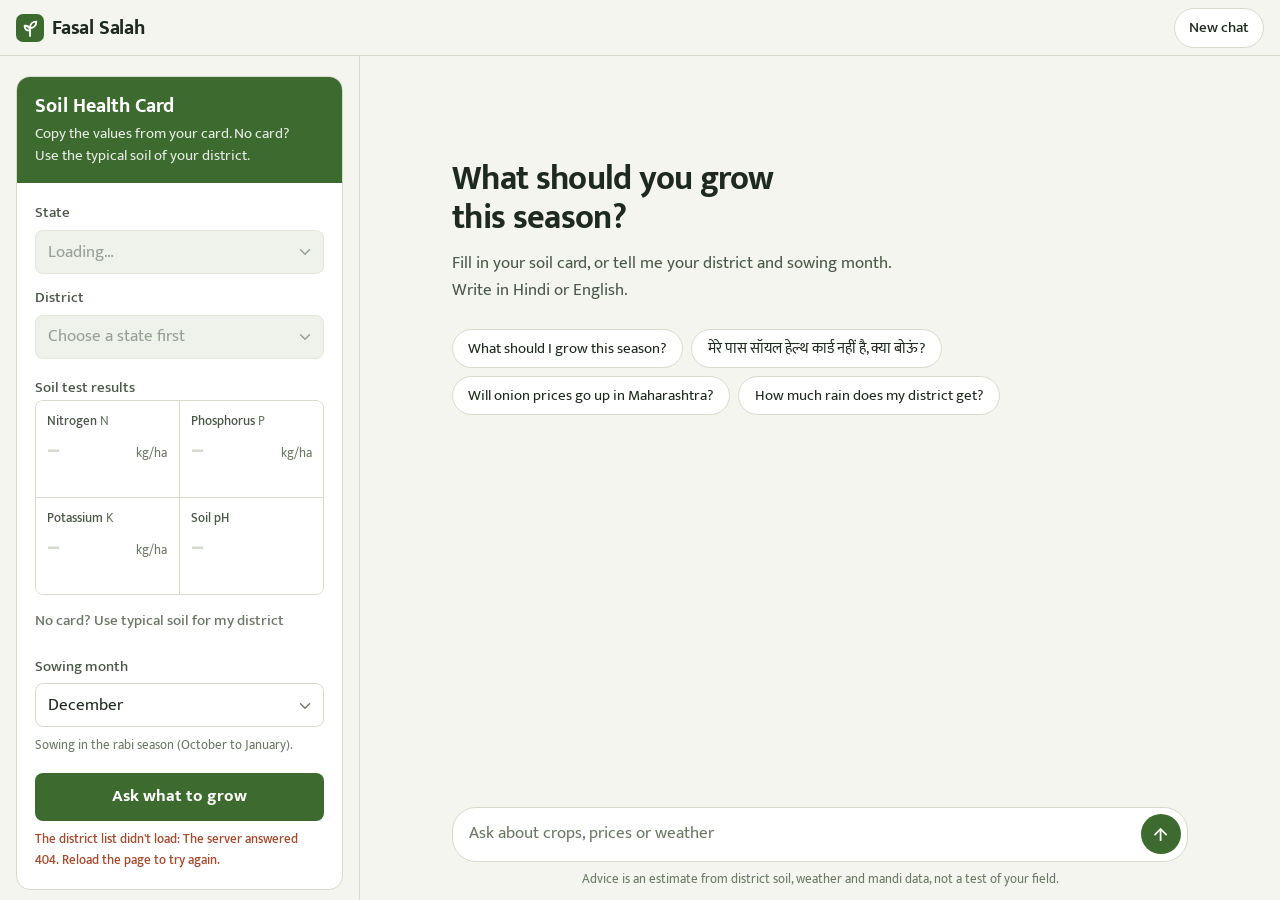
==== project/web/index.html @ 5b2cba91 "Consultant agent on Gemini with Ollama fallback; web UI - project/agent.py: 5 tools over recommend.p" ====
<!doctype html>
<html lang="en">
<head>
  <meta charset="utf-8">
  <meta name="viewport" content="width=device-width, initial-scale=1, viewport-fit=cover">
  <title>Fasal Salah</title>
  <meta name="description" content="Crop advice from your Soil Health Card, district weather and mandi prices.">
  <meta name="theme-color" content="#f3f5ee" media="(prefers-color-scheme: light)">
  <meta name="theme-color" content="#121812" media="(prefers-color-scheme: dark)">
  <link rel="icon" href="img/sprout.svg" type="image/svg+xml">
  <link rel="preconnect" href="https://fonts.googleapis.com">
  <link rel="preconnect" href="https://fonts.gstatic.com" crossorigin>
  <link rel="stylesheet" href="https://fonts.googleapis.com/css2?family=Mukta:wght@400;500;700&display=swap">
  <link rel="stylesheet" href="css/tokens.css">
  <link rel="stylesheet" href="css/base.css">
  <link rel="stylesheet" href="css/layout.css">
  <link rel="stylesheet" href="css/farm.css">
  <link rel="stylesheet" href="css/chat.css">
  <link rel="stylesheet" href="css/evidence.css">
  <script type="module" src="js/main.js"></script>
</head>
<body>
  <header class="topbar">
    <a class="brand" href="/">
      <svg class="brand-mark" viewBox="0 0 24 24" aria-hidden="true"><path d="M12 21v-9"/><path d="M12 12c0-4 2.5-7 7-7 0 4.5-3 7-7 7z"/><path d="M12 15c0-3-2-5.5-6-5.5 0 3.5 2.5 5.5 6 5.5z"/></svg>
      <span>Fasal Salah</span>
    </a>
    <button class="farm-toggle" id="farm-toggle" type="button" aria-controls="farm" aria-expanded="false">
      <span class="farm-toggle-label">Your farm</span>
      <span class="farm-toggle-value" id="farm-summary">Not set</span>
    </button>
    <button class="btn-quiet" id="new-chat" type="button">New chat</button>
  </header>

  <div class="shell">
    <aside class="farm" id="farm" aria-labelledby="farm-title">
      <form class="shc" id="farm-form" novalidate>
        <div class="shc-head">
          <h2 id="farm-title">Soil Health Card</h2>
          <p>Copy the values from your card. No card? Use the typical soil of your district.</p>
          <button class="shc-close" id="farm-close" type="button" aria-label="Close farm details">
            <svg viewBox="0 0 24 24" aria-hidden="true"><path d="M6 6l12 12M18 6L6 18"/></svg>
          </button>
        </div>

        <div class="shc-body">
          <div class="field-pair">
            <label class="field">
              <span class="field-label">State</span>
              <select id="state" disabled><option value="">Loading…</option></select>
            </label>
            <label class="field">
              <span class="field-label">District</span>
              <select id="district" disabled><option value="">Choose a state first</option></select>
            </label>
          </div>

          <fieldset class="soil">
            <legend class="field-label">Soil test results</legend>
            <div class="soil-grid">
              <label class="soil-cell" data-key="N">
                <span class="soil-name">Nitrogen <abbr title="Nitrogen">N</abbr></span>
                <span class="soil-entry"><input id="N" aria-label="Nitrogen, kg per hectare" type="number" inputmode="decimal" min="0" step="any" placeholder="–"><span class="soil-unit">kg/ha</span></span>
                <span class="band" aria-live="polite"></span>
              </label>
              <label class="soil-cell" data-key="P">
                <span class="soil-name">Phosphorus <abbr title="Phosphorus">P</abbr></span>
                <span class="soil-entry"><input id="P" aria-label="Phosphorus, kg per hectare" type="number" inputmode="decimal" min="0" step="any" placeholder="–"><span class="soil-unit">kg/ha</span></span>
                <span class="band" aria-live="polite"></span>
              </label>
              <label class="soil-cell" data-key="K">
                <span class="soil-name">Potassium <abbr title="Potassium">K</abbr></span>
                <span class="soil-entry"><input id="K" aria-label="Potassium, kg per hectare" type="number" inputmode="decimal" min="0" step="any" placeholder="–"><span class="soil-unit">kg/ha</span></span>
                <span class="band" aria-live="polite"></span>
              </label>
              <label class="soil-cell" data-key="ph">
                <span class="soil-name">Soil pH</span>
                <span class="soil-entry"><input id="ph" aria-label="Soil pH" type="number" inputmode="decimal" min="3" max="10" step="0.1" placeholder="–"></span>
                <span class="band" aria-live="polite"></span>
              </label>
            </div>
            <p class="soil-source" id="soil-source" hidden></p>
            <button class="btn-link" id="use-typical" type="button" disabled>No card? Use typical soil for my district</button>
          </fieldset>

          <label class="field">
            <span class="field-label">Sowing month</span>
            <select id="month"></select>
          </label>
          <p class="season" id="season"></p>

          <button class="btn-primary" type="submit">Ask what to grow</button>
          <p class="form-hint" id="form-hint" role="status"></p>
        </div>
      </form>
    </aside>
    <div class="scrim" id="scrim" hidden></div>

    <main class="chat">
      <div class="thread" id="thread" aria-live="polite" aria-label="Conversation">
        <section class="welcome" id="welcome">
          <h1>What should you grow this season?</h1>
          <p>Fill in your soil card, or tell me your district and sowing month. Write in Hindi or English.</p>
          <div class="suggestions">
            <button class="chip" type="button">What should I grow this season?</button>
            <button class="chip" type="button">मेरे पास सॉयल हेल्थ कार्ड नहीं है, क्या बोऊं?</button>
            <button class="chip" type="button">Will onion prices go up in Maharashtra?</button>
            <button class="chip" type="button">How much rain does my district get?</button>
          </div>
        </section>
      </div>

      <form class="composer" id="composer">
        <label class="sr-only" for="message">Message</label>
        <textarea id="message" rows="1" maxlength="2000" placeholder="Ask about crops, prices or weather" enterkeyhint="send"></textarea>
        <button class="send" id="send" type="submit" aria-label="Send message">
          <svg viewBox="0 0 24 24" aria-hidden="true"><path d="M12 19V5M5 12l7-7 7 7"/></svg>
        </button>
      </form>
      <p class="composer-note">Advice is an estimate from district soil, weather and mandi data, not a test of your field.</p>
    </main>
  </div>
</body>
</html>
---- project/web/css/tokens.css ----
/* Colour, type and shape tokens. Each colour has one job:
   green = actions and "helps", turmeric = suitability, laterite = losses and "holds back". */
:root {
  color-scheme: light;
  --paper: #f3f5ee;
  --surface: #ffffff;
  --sunk: #e9ede2;
  --ink: #1f2a1f;
  --ink-2: #4b5848;
  --ink-3: #6c7866;
  --line: #d6dccd;
  --green: #3d6b2f;
  --green-hover: #33592a;
  --on-green: #ffffff;
  --green-soft: #e1eadb;
  --turmeric: #d9a21b;
  --turmeric-soft: #f3e5bd;
  --laterite: #a3492c;
  --laterite-soft: #f3ded4;
  --scrim: rgb(20 28 20 / 0.42);
  --shadow-sheet: 0 -10px 40px rgb(20 30 20 / 0.18);

  --font: "Mukta", "Noto Sans Devanagari", "Nirmala UI", system-ui, sans-serif;
  --t-xs: 0.8125rem;
  --t-sm: 0.9375rem;
  --t-md: 1.0625rem;
  --t-lg: 1.25rem;
  --t-xl: 1.625rem;
  --t-2xl: 2.125rem;
  --lh: 1.6;

  --r-card: 14px;
  --r-field: 8px;
  --r-bubble: 18px;
  --r-pill: 999px;

  --gutter: 16px;
  --farm-w: 22.5rem;
  --read: 46rem;
  --topbar-h: 3.5rem;
}

@media (prefers-color-scheme: dark) {
  :root:not([data-theme="light"]) {
    color-scheme: dark;
    --paper: #121812;
    --surface: #1a221a;
    --sunk: #222c21;
    --ink: #e4eadf;
    --ink-2: #b4beac;
    --ink-3: #8c9786;
    --line: #2f3a2d;
    --green: #8dbf6c;
    --green-hover: #a2cd85;
    --on-green: #102010;
    --green-soft: #243423;
    --turmeric: #e3b43e;
    --turmeric-soft: #3a3219;
    --laterite: #db8262;
    --laterite-soft: #3d241b;
    --scrim: rgb(0 0 0 / 0.55);
    --shadow-sheet: 0 -10px 40px rgb(0 0 0 / 0.5);
  }
}

:root[data-theme="dark"] {
  color-scheme: dark;
  --paper: #121812;
  --surface: #1a221a;
  --sunk: #222c21;
  --ink: #e4eadf;
  --ink-2: #b4beac;
  --ink-3: #8c9786;
  --line: #2f3a2d;
  --green: #8dbf6c;
  --green-hover: #a2cd85;
  --on-green: #102010;
  --green-soft: #243423;
  --turmeric: #e3b43e;
  --turmeric-soft: #3a3219;
  --laterite: #db8262;
  --laterite-soft: #3d241b;
  --scrim: rgb(0 0 0 / 0.55);
  --shadow-sheet: 0 -10px 40px rgb(0 0 0 / 0.5);
}
---- project/web/css/base.css ----
/* Reset, typography and the shared controls (buttons, fields, chips). */
*, *::before, *::after { box-sizing: border-box; }

html { -webkit-text-size-adjust: 100%; }

body {
  margin: 0;
  background: var(--paper);
  color: var(--ink);
  font-family: var(--font);
  font-size: var(--t-md);
  line-height: var(--lh);
  font-variant-numeric: tabular-nums;
  -webkit-font-smoothing: antialiased;
}

h1, h2, h3, h4, p, ol, ul, dl, dd, fieldset { margin: 0; }
ol, ul { padding: 0; }
fieldset { border: 0; padding: 0; min-width: 0; }
abbr { text-decoration: none; }
button, input, select, textarea { font: inherit; color: inherit; }
button { cursor: pointer; }
button:disabled { cursor: not-allowed; }
svg { display: block; }
[hidden] { display: none !important; }

:focus-visible {
  outline: 2px solid var(--green);
  outline-offset: 2px;
}

.sr-only {
  position: absolute;
  width: 1px;
  height: 1px;
  overflow: hidden;
  clip: rect(0 0 0 0);
  white-space: nowrap;
}

/* Buttons */
.btn-primary {
  display: block;
  width: 100%;
  min-height: 3rem;
  padding: 0.5rem 1.25rem;
  border: 0;
  border-radius: var(--r-field);
  background: var(--green);
  color: var(--on-green);
  font-weight: 700;
  font-size: var(--t-md);
}
.btn-primary:hover { background: var(--green-hover); }

.btn-quiet {
  min-height: 2.5rem;
  padding: 0.25rem 0.875rem;
  border: 1px solid var(--line);
  border-radius: var(--r-pill);
  background: var(--surface);
  font-size: var(--t-sm);
  font-weight: 500;
}
.btn-quiet:hover { border-color: var(--ink-3); }

.btn-link {
  padding: 0.25rem 0;
  border: 0;
  background: none;
  color: var(--green);
  font-weight: 500;
  font-size: var(--t-sm);
  text-align: left;
  text-decoration: underline;
  text-underline-offset: 0.2em;
  text-decoration-thickness: 1px;
}
.btn-link:hover { text-decoration-thickness: 2px; }
.btn-link:disabled { color: var(--ink-3); text-decoration: none; }

.chip {
  padding: 0.5rem 0.95rem;
  border: 1px solid var(--line);
  border-radius: var(--r-pill);
  background: var(--surface);
  font-size: var(--t-sm);
  line-height: 1.4;
  text-align: left;
}
.chip:hover { border-color: var(--green); }

/* Fields */
.field { display: grid; gap: 0.3rem; }

.field-label {
  color: var(--ink-2);
  font-size: var(--t-sm);
  font-weight: 500;
  padding: 0;
}

select {
  width: 100%;
  min-height: 2.75rem;
  padding: 0.4rem 2rem 0.4rem 0.75rem;
  border: 1px solid var(--line);
  border-radius: var(--r-field);
  background: var(--surface) url("data:image/svg+xml,%3Csvg xmlns='http://www.w3.org/2000/svg' viewBox='0 0 24 24' fill='none' stroke='%236c7866' stroke-width='2' stroke-linecap='round'%3E%3Cpath d='M6 9l6 6 6-6'/%3E%3C/svg%3E") no-repeat right 0.6rem center / 1.1rem;
  appearance: none;
}
select:disabled { color: var(--ink-3); background-color: var(--sunk); }

@media (prefers-reduced-motion: reduce) {
  *, *::before, *::after {
    animation-duration: 0.01ms !important;
    animation-iteration-count: 1 !important;
    transition-duration: 0.01ms !important;
    scroll-behavior: auto !important;
  }
}
---- project/web/css/layout.css ----
/* Page frame: top bar, farm column, chat column. Below 960px the farm column becomes a bottom sheet. */
body {
  height: 100dvh;
  display: grid;
  grid-template-rows: auto 1fr;
  overflow: hidden;
}

.topbar {
  display: flex;
  align-items: center;
  gap: 0.75rem;
  min-height: var(--topbar-h);
  padding: 0 var(--gutter);
  padding-top: env(safe-area-inset-top);
  border-bottom: 1px solid var(--line);
  background: var(--paper);
}

.brand {
  display: flex;
  align-items: center;
  gap: 0.5rem;
  margin-right: auto;
  color: var(--ink);
  font-size: var(--t-lg);
  font-weight: 700;
  text-decoration: none;
  letter-spacing: -0.01em;
}

.brand-mark {
  width: 1.75rem;
  height: 1.75rem;
  padding: 0.2rem;
  border-radius: 7px;
  background: var(--green);
  fill: none;
  stroke: var(--on-green);
  stroke-width: 2;
  stroke-linecap: round;
  stroke-linejoin: round;
}

.farm-toggle { display: none; }

.shell {
  display: grid;
  grid-template-columns: var(--farm-w) minmax(0, 1fr);
  min-height: 0;
}

.farm {
  overflow-y: auto;
  padding: 1.25rem var(--gutter) 2rem;
  border-right: 1px solid var(--line);
}

.chat {
  display: grid;
  grid-template-rows: minmax(0, 1fr) auto auto;
  min-height: 0;
}

.scrim { display: none; }

@media (max-width: 959px) {
  .shell { grid-template-columns: minmax(0, 1fr); }

  .farm-toggle {
    display: grid;
    justify-items: start;
    min-width: 0;
    max-width: 12rem;
    padding: 0.2rem 0.75rem;
    border: 1px solid var(--line);
    border-radius: var(--r-field);
    background: var(--surface);
    line-height: 1.25;
    text-align: left;
  }
  .farm-toggle-label { color: var(--ink-3); font-size: var(--t-xs); }
  .farm-toggle-value {
    max-width: 100%;
    overflow: hidden;
    font-size: var(--t-sm);
    font-weight: 500;
    white-space: nowrap;
    text-overflow: ellipsis;
  }

  .farm {
    position: fixed;
    inset: auto 0 0;
    z-index: 20;
    max-height: 90dvh;
    padding: 0 0 env(safe-area-inset-bottom);
    border: 0;
    border-radius: var(--r-card) var(--r-card) 0 0;
    background: var(--surface);
    box-shadow: var(--shadow-sheet);
    transform: translateY(100%);
    visibility: hidden;
    transition: transform 0.28s cubic-bezier(0.2, 0.8, 0.2, 1), visibility 0s linear 0.28s;
  }
  .farm.open {
    transform: none;
    visibility: visible;
    transition: transform 0.28s cubic-bezier(0.2, 0.8, 0.2, 1);
  }

  .scrim {
    display: block;
    position: fixed;
    inset: 0;
    z-index: 10;
    background: var(--scrim);
  }
}

@media (max-width: 420px) {
  .topbar { gap: 0.5rem; }
  .brand span { display: none; }
  .farm-toggle { max-width: none; flex: 1; }
}
---- project/web/css/farm.css ----
/* The farm panel, laid out like the Soil Health Card farmers already have. */
.shc {
  border: 1px solid var(--line);
  border-radius: var(--r-card);
  background: var(--surface);
  overflow: hidden;
}

.shc-head {
  position: relative;
  padding: 1rem 1.125rem 1.05rem;
  background: var(--green);
  color: var(--on-green);
}
.shc-head h2 { font-size: var(--t-lg); line-height: 1.3; }
.shc-head p { margin-top: 0.25rem; font-size: var(--t-sm); line-height: 1.45; opacity: 0.88; max-width: 30ch; }

.shc-close {
  display: none;
  position: absolute;
  top: 0.65rem;
  right: 0.65rem;
  width: 2.5rem;
  height: 2.5rem;
  place-items: center;
  border: 0;
  border-radius: var(--r-pill);
  background: transparent;
  color: inherit;
}
.shc-close svg { width: 1.25rem; height: 1.25rem; fill: none; stroke: currentColor; stroke-width: 2; stroke-linecap: round; }
.shc-close:hover { background: rgb(255 255 255 / 0.14); }
.shc-close:focus-visible { outline-color: var(--on-green); }

.shc-body {
  display: grid;
  gap: 1.1rem;
  padding: 1.125rem;
}

.field-pair { display: grid; gap: 0.75rem; }

/* Soil grid: a 2 x 2 table with ruled cells, like the printed card */
.soil { display: grid; gap: 0.6rem; }

.soil-grid {
  display: grid;
  grid-template-columns: 1fr 1fr;
  border: 1px solid var(--line);
  border-radius: var(--r-field);
  overflow: hidden;
}

.soil-cell {
  display: grid;
  gap: 0.15rem;
  padding: 0.6rem 0.7rem 0.65rem;
  background: var(--surface);
  cursor: text;
}
.soil-cell:nth-child(odd) { border-right: 1px solid var(--line); }
.soil-cell:nth-child(-n + 2) { border-bottom: 1px solid var(--line); }
.soil-cell:focus-within { background: var(--green-soft); }
.soil-cell[data-estimated] { background: var(--sunk); }
.soil-cell[data-estimated] input { font-style: italic; }

.soil-name { color: var(--ink-2); font-size: var(--t-xs); font-weight: 500; }
.soil-name abbr { color: var(--ink-3); font-weight: 400; }

.soil-entry { display: flex; align-items: baseline; gap: 0.3rem; }

.soil-entry input {
  width: 100%;
  min-width: 0;
  padding: 0;
  border: 0;
  background: transparent;
  font-size: var(--t-xl);
  font-weight: 700;
  line-height: 1.2;
  -moz-appearance: textfield;
}
.soil-entry input::-webkit-outer-spin-button,
.soil-entry input::-webkit-inner-spin-button { -webkit-appearance: none; margin: 0; }
.soil-entry input:focus { outline: none; }
.soil-entry input::placeholder { color: var(--line); }

.soil-unit { color: var(--ink-3); font-size: var(--t-xs); white-space: nowrap; }

/* Low / Medium / High, with the card's own class limits */
.band {
  display: flex;
  align-items: center;
  gap: 0.45rem;
  min-height: 1.2rem;
  color: var(--ink-3);
  font-size: var(--t-xs);
}
.band-scale { display: flex; gap: 2px; }
.band-scale i {
  width: 0.9rem;
  height: 0.3rem;
  border-radius: 1px;
  background: color-mix(in srgb, var(--ink-3) 30%, transparent);
}
.band[data-level="0"] i:nth-child(1),
.band[data-level="1"] i:nth-child(2),
.band[data-level="2"] i:nth-child(3) { background: var(--green); }
.band[data-level] .band-text { color: var(--ink-2); font-weight: 500; }

.soil-source {
  padding: 0.55rem 0.7rem;
  border-left: 3px solid var(--turmeric);
  background: var(--turmeric-soft);
  border-radius: 0 var(--r-field) var(--r-field) 0;
  font-size: var(--t-xs);
  line-height: 1.5;
}

.season { margin-top: -0.65rem; color: var(--ink-3); font-size: var(--t-xs); }

.form-hint { min-height: 1.3em; margin-top: -0.6rem; color: var(--ink-2); font-size: var(--t-xs); }
.form-hint.is-error { color: var(--laterite); font-weight: 500; }

@media (max-width: 959px) {
  .shc { border: 0; border-radius: var(--r-card) var(--r-card) 0 0; }
  .shc-head { padding-right: 3.5rem; }
  .shc-close { display: grid; }
  .field-pair { grid-template-columns: 1fr 1fr; }
}

@media (max-width: 420px) {
  .field-pair { grid-template-columns: 1fr; }
}
---- project/web/css/chat.css ----
/* Conversation: welcome state, messages, waiting state, composer. */
.thread {
  overflow-y: auto;
  padding: 2rem max(var(--gutter), calc((100% - var(--read)) / 2)) 1.5rem;
  scroll-padding-top: 1rem;
}

.welcome { padding-top: clamp(1rem, 8vh, 5rem); }
.welcome h1 {
  max-width: 18ch;
  font-size: var(--t-2xl);
  line-height: 1.15;
  letter-spacing: -0.02em;
}
.welcome p { max-width: 44ch; margin-top: 0.75rem; color: var(--ink-2); }

.suggestions {
  display: flex;
  flex-wrap: wrap;
  gap: 0.5rem;
  margin-top: 1.5rem;
}

/* Messages */
.msg + .msg { margin-top: 1.75rem; }

.msg-farmer {
  display: flex;
  justify-content: flex-end;
}
.msg-farmer p {
  max-width: min(36rem, 85%);
  padding: 0.6rem 1rem;
  border-radius: var(--r-bubble) var(--r-bubble) 4px var(--r-bubble);
  background: var(--green-soft);
  white-space: pre-wrap;
  overflow-wrap: anywhere;
}

.msg-advisor { display: grid; gap: 1rem; }

.reply { max-width: 42rem; overflow-wrap: anywhere; }
.reply > * + * { margin-top: 0.7rem; }
.reply ol, .reply ul { padding-left: 1.4rem; }
.reply li + li { margin-top: 0.35rem; }
.reply li > ul { margin-top: 0.25rem; }
.reply strong { font-weight: 700; }

.byline { color: var(--ink-3); font-size: var(--t-xs); }

/* Waiting for the advisor */
.msg-pending { display: flex; align-items: center; gap: 0.75rem; color: var(--ink-2); font-size: var(--t-sm); }
.dots { display: flex; gap: 0.3rem; }
.dots i {
  width: 0.45rem;
  height: 0.45rem;
  border-radius: 50%;
  background: var(--green);
  animation: pulse 1.2s ease-in-out infinite;
}
.dots i:nth-child(2) { animation-delay: 0.15s; }
.dots i:nth-child(3) { animation-delay: 0.3s; }
@keyframes pulse {
  0%, 80%, 100% { opacity: 0.25; transform: scale(0.8); }
  40% { opacity: 1; transform: none; }
}

/* Errors read as directions, with the fix next to them */
.msg-error {
  display: grid;
  gap: 0.6rem;
  padding: 0.85rem 1rem;
  border: 1px solid var(--laterite);
  border-radius: var(--r-card);
  background: var(--laterite-soft);
}
.msg-error p { font-size: var(--t-sm); }
.msg-error .actions { display: flex; flex-wrap: wrap; gap: 0.5rem; }

/* Composer */
.composer {
  display: flex;
  align-items: flex-end;
  gap: 0.5rem;
  margin: 0 max(var(--gutter), calc((100% - var(--read)) / 2));
  padding: 0.4rem 0.4rem 0.4rem 1rem;
  border: 1px solid var(--line);
  border-radius: 1.5rem;
  background: var(--surface);
}
.composer:focus-within { border-color: var(--green); }

.composer textarea {
  flex: 1;
  min-height: 2.5rem;
  max-height: 10rem;
  padding: 0.45rem 0;
  border: 0;
  background: transparent;
  resize: none;
  line-height: 1.5;
}
.composer textarea:focus { outline: none; }
.composer textarea::placeholder { color: var(--ink-3); }

.send {
  flex: none;
  display: grid;
  place-items: center;
  width: 2.5rem;
  height: 2.5rem;
  border: 0;
  border-radius: 50%;
  background: var(--green);
  color: var(--on-green);
}
.send svg { width: 1.2rem; height: 1.2rem; fill: none; stroke: currentColor; stroke-width: 2.2; stroke-linecap: round; stroke-linejoin: round; }
.send:hover { background: var(--green-hover); }
.send:disabled { background: var(--line); color: var(--ink-3); }

.composer-note {
  padding: 0.45rem var(--gutter) max(0.65rem, env(safe-area-inset-bottom));
  color: var(--ink-3);
  font-size: var(--t-xs);
  text-align: center;
}

@media (max-width: 959px) {
  .thread { padding-top: 1.25rem; }
  .welcome h1 { font-size: var(--t-xl); }
}
---- project/web/css/evidence.css ----
/* Evidence under a reply: the tool results the advisor's numbers came from. */
.ev {
  border: 1px solid var(--line);
  border-radius: var(--r-card);
  background: var(--surface);
}

.ev-head { padding: 0.9rem 1.1rem 0.75rem; }
.ev-head h3 { font-size: var(--t-md); line-height: 1.35; }
.ev-head p { margin-top: 0.15rem; color: var(--ink-2); font-size: var(--t-sm); line-height: 1.45; }

.ev-note {
  padding: 0.7rem 1.1rem 0.85rem;
  border-top: 1px solid var(--line);
  color: var(--ink-2);
  font-size: var(--t-sm);
  line-height: 1.5;
}

/* Ranked crops */
.crops { list-style: none; }

.crop {
  display: grid;
  grid-template-columns: 2rem minmax(0, 1fr) auto;
  grid-template-areas: "rank main money" ". why why";
  column-gap: 0.85rem;
  padding: 0.85rem 1.1rem;
  border-top: 1px solid var(--line);
}

.crop-rank {
  grid-area: rank;
  color: var(--ink-3);
  font-size: var(--t-xl);
  font-weight: 700;
  line-height: 1.1;
}

.crop-main { grid-area: main; min-width: 0; }
.crop-name { font-size: var(--t-lg); line-height: 1.3; }

.suit { display: flex; align-items: center; gap: 0.6rem; margin-top: 0.3rem; }
.suit-label { flex: none; color: var(--ink-2); font-size: var(--t-xs); }
.suit-track {
  flex: 1;
  max-width: 10rem;
  height: 0.4rem;
  border-radius: var(--r-pill);
  background: var(--turmeric-soft);
  overflow: hidden;
}
.suit-fill { display: block; height: 100%; border-radius: inherit; background: var(--turmeric); }

.crop-facts { margin-top: 0.35rem; color: var(--ink-2); font-size: var(--t-xs); line-height: 1.5; }

.crop-money { grid-area: money; display: grid; justify-items: end; align-content: start; text-align: right; }
.crop-money strong { font-size: var(--t-lg); line-height: 1.3; }
.crop-money span { color: var(--ink-3); font-size: var(--t-xs); }
.crop-money.is-loss strong { color: var(--laterite); }

.crop-why { grid-area: why; margin-top: 0.35rem; }

/* Why this crop: SHAP pushes as a diverging bar chart */
.why { margin-top: 0.5rem; }
.why-status { color: var(--ink-2); font-size: var(--t-sm); }
.why-status.is-error { color: var(--laterite); }

.shap { display: grid; gap: 0.6rem; padding: 0.8rem 0.9rem; border-radius: var(--r-field); background: var(--sunk); }
.shap-sum { font-size: var(--t-sm); line-height: 1.5; }
.shap-list { list-style: none; display: grid; gap: 0.45rem; }

.shap-row {
  display: grid;
  grid-template-columns: minmax(7rem, 11rem) minmax(0, 1fr) 4.25rem;
  align-items: center;
  gap: 0.6rem;
  font-size: var(--t-xs);
}
.shap-label { line-height: 1.3; }
.shap-label small { display: block; color: var(--ink-3); font-size: inherit; }

.shap-track { position: relative; height: 0.7rem; }
.shap-track::before {
  content: "";
  position: absolute;
  left: 50%;
  top: -0.2rem;
  bottom: -0.2rem;
  width: 1px;
  background: var(--ink-3);
}
.shap-bar { position: absolute; top: 0; bottom: 0; width: var(--w); border-radius: 2px; }
.shap-row.up .shap-bar { left: 50%; background: var(--green); }
.shap-row.down .shap-bar { right: 50%; background: var(--laterite); }
.shap-val { text-align: right; font-weight: 500; }
.shap-row.up .shap-val { color: var(--green); }
.shap-row.down .shap-val { color: var(--laterite); }

.shap-legend { display: flex; gap: 1rem; color: var(--ink-2); font-size: var(--t-xs); }
.key::before {
  content: "";
  display: inline-block;
  width: 0.65rem;
  height: 0.65rem;
  margin-right: 0.35rem;
  border-radius: 2px;
  vertical-align: -0.05rem;
}
.key.up::before { background: var(--green); }
.key.down::before { background: var(--laterite); }

/* Figures: weather, typical soil, MSP */
.stats {
  display: grid;
  grid-template-columns: repeat(auto-fit, minmax(8.5rem, 1fr));
  border-top: 1px solid var(--line);
}
.stat { padding: 0.7rem 1.1rem 0.8rem; }
.stat dt { color: var(--ink-2); font-size: var(--t-xs); }
.stat dd { font-size: var(--t-lg); font-weight: 700; line-height: 1.3; }

.ev-action { padding: 0 1.1rem 0.9rem; }

/* Price forecast chart */
.chart { padding: 0.25rem 1.1rem 0.6rem; border-top: 1px solid var(--line); }
.chart svg { width: 100%; height: auto; overflow: visible; }
.chart .area { fill: var(--green-soft); }
.chart .line { fill: none; stroke: var(--green); stroke-width: 2.5; stroke-linejoin: round; stroke-linecap: round; }
.chart .dot { fill: var(--surface); stroke: var(--green); stroke-width: 2; }
.chart .dot.high { fill: var(--green); }
.chart text { fill: var(--ink-2); font-family: var(--font); font-size: 13px; }
.chart .value { fill: var(--ink); font-weight: 700; }

@media (max-width: 520px) {
  .crop {
    grid-template-columns: 1.6rem minmax(0, 1fr);
    grid-template-areas: "rank main" ". money" ". why";
  }
  .crop-money { justify-items: start; text-align: left; margin-top: 0.4rem; grid-auto-flow: column; justify-content: start; align-items: baseline; gap: 0.4rem; }
  .shap-row { grid-template-columns: 6.5rem minmax(0, 1fr) 3.75rem; }
}
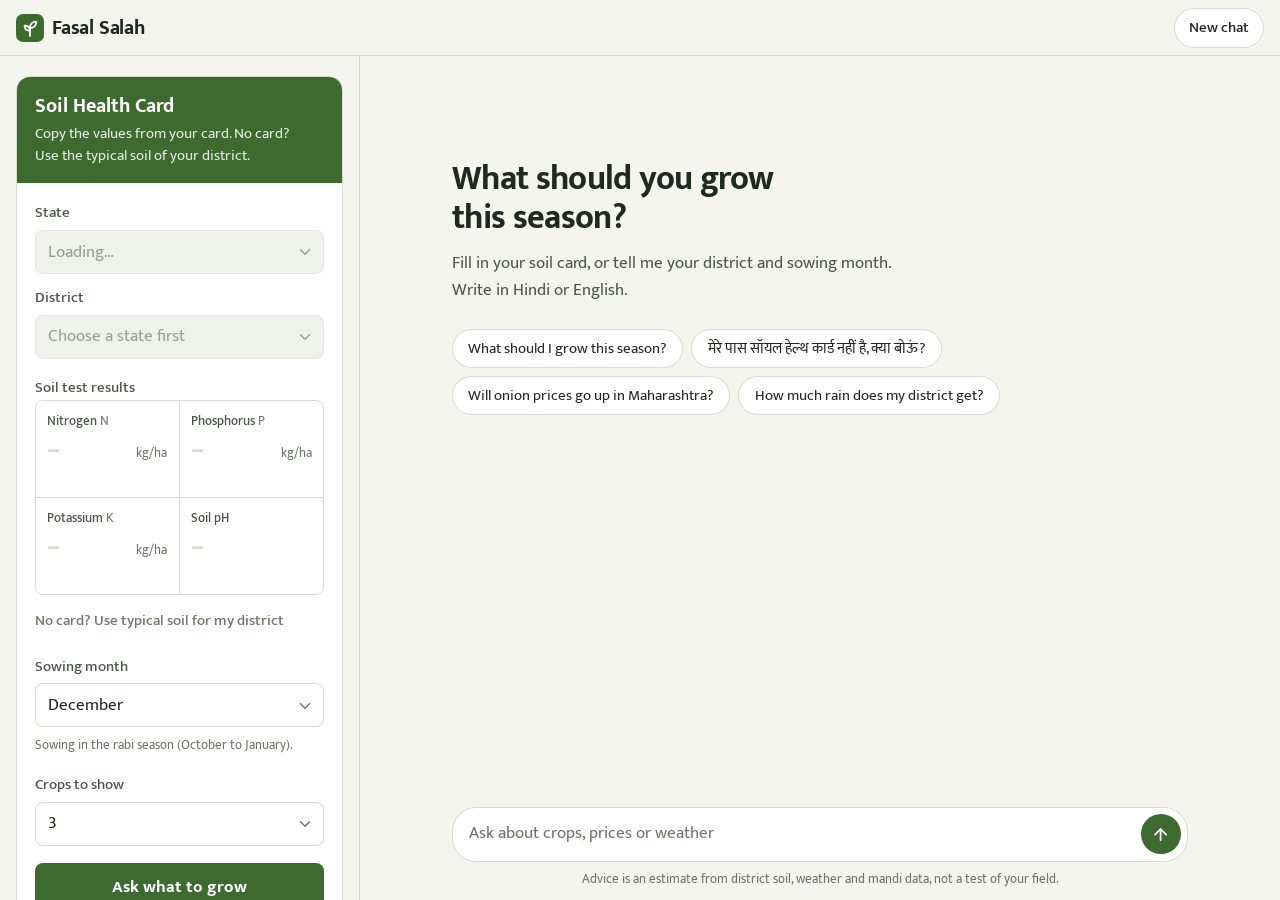
==== commit 66a46420: "Show acres and net per month; farmer picks how many crops - Crop cards, Streamlit table and the agen" ====
--- a/project/web/index.html
+++ b/project/web/index.html
@@ -89,6 +89,14 @@
           </label>
           <p class="season" id="season"></p>
 
+          <label class="field">
+            <span class="field-label">Crops to show</span>
+            <select id="top"><!-- 10 = recommend.MAX_TOP -->
+              <option>1</option><option>2</option><option selected>3</option><option>4</option><option>5</option>
+              <option>6</option><option>7</option><option>8</option><option>9</option><option>10</option>
+            </select>
+          </label>
+
           <button class="btn-primary" type="submit">Ask what to grow</button>
           <p class="form-hint" id="form-hint" role="status"></p>
         </div>
--- a/project/web/css/evidence.css
+++ b/project/web/css/evidence.css
@@ -57,6 +57,7 @@
 .crop-money { grid-area: money; display: grid; justify-items: end; align-content: start; text-align: right; }
 .crop-money strong { font-size: var(--t-lg); line-height: 1.3; }
 .crop-money span { color: var(--ink-3); font-size: var(--t-xs); }
+.crop-money .crop-month { color: var(--ink-2); font-size: var(--t-sm); margin-top: 0.15rem; }
 .crop-money.is-loss strong { color: var(--laterite); }
 
 .crop-why { grid-area: why; margin-top: 0.35rem; }
@@ -137,6 +138,7 @@
     grid-template-columns: 1.6rem minmax(0, 1fr);
     grid-template-areas: "rank main" ". money" ". why";
   }
-  .crop-money { justify-items: start; text-align: left; margin-top: 0.4rem; grid-auto-flow: column; justify-content: start; align-items: baseline; gap: 0.4rem; }
+  .crop-money { display: flex; flex-wrap: wrap; text-align: left; margin-top: 0.4rem; align-items: baseline; gap: 0 0.4rem; }
+  .crop-money .crop-month { flex-basis: 100%; margin-top: 0; }
   .shap-row { grid-template-columns: 6.5rem minmax(0, 1fr) 3.75rem; }
 }
